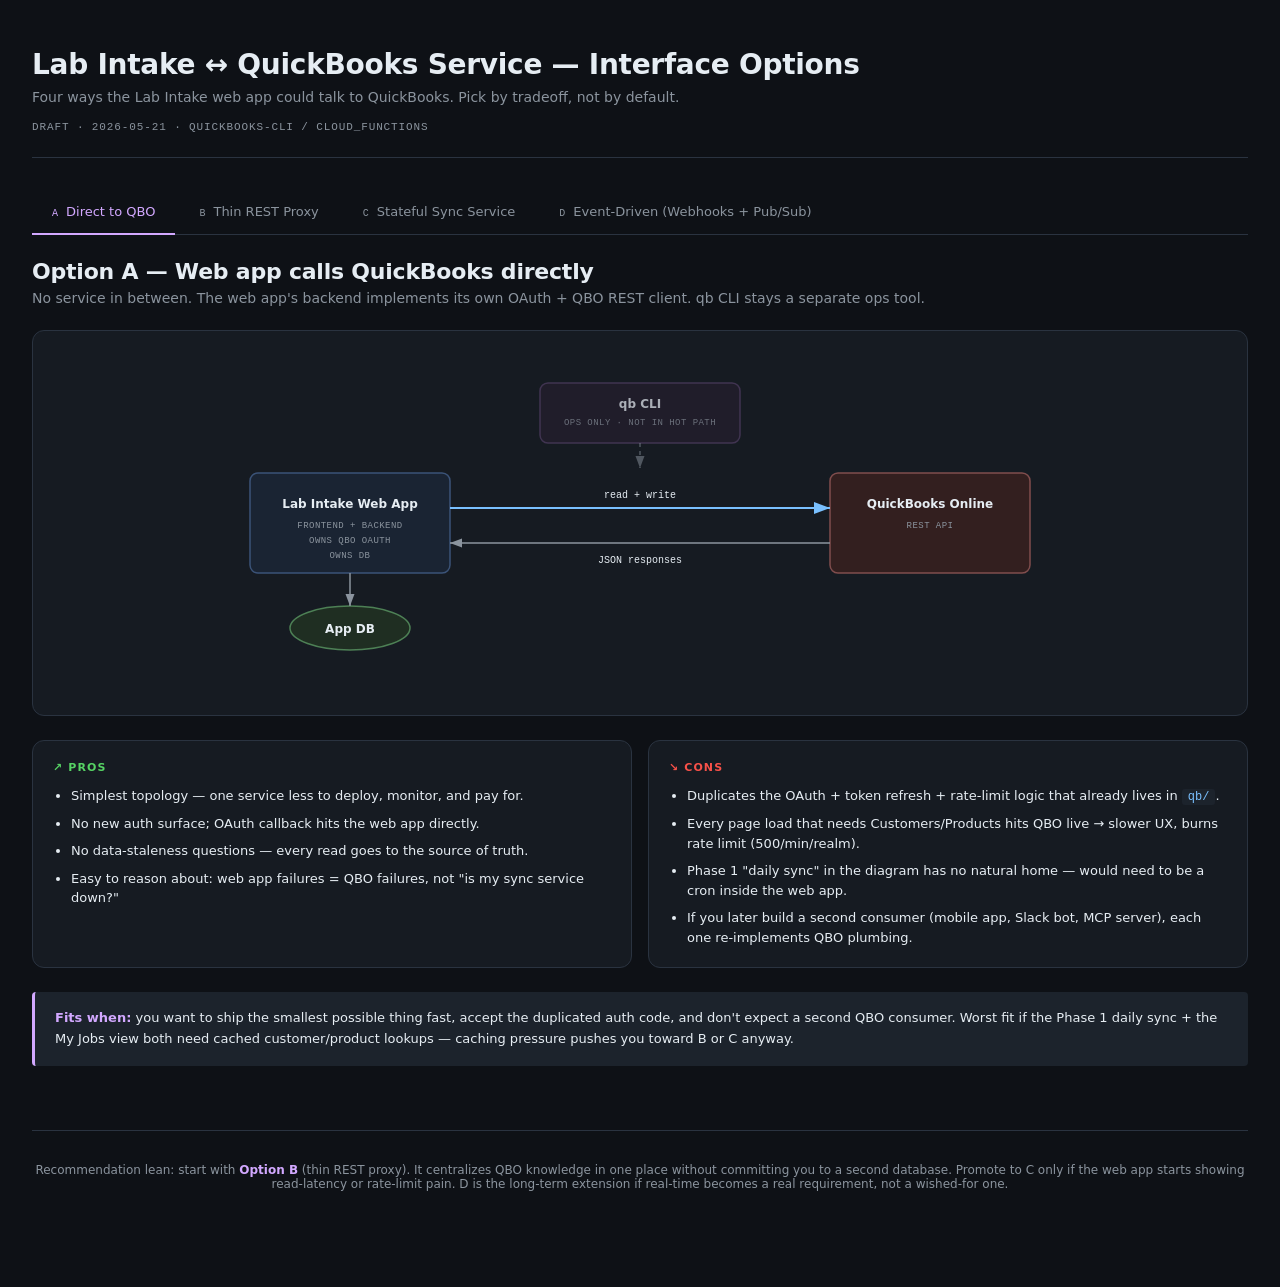
==== docs/interface-options.html @ d18b851f "Phase 0: scaffold FastAPI service from quickbooks-cli fork Strip CLI-only code (commands, P&L, table" ====
<!DOCTYPE html>
<html lang="en">
<head>
<meta charset="UTF-8">
<title>Lab Intake ↔ QuickBooks Service — Interface Options</title>
<style>
  :root {
    --bg: #0e1116;
    --panel: #161b22;
    --panel-2: #1c232c;
    --border: #2a3340;
    --ink: #e6edf3;
    --ink-dim: #8b949e;
    --accent: #d2a8ff;
    --accent-2: #79c0ff;
    --good: #56d364;
    --warn: #e3b341;
    --bad: #f85149;
    --mono: ui-monospace, 'SF Mono', Menlo, Consolas, monospace;
    --sans: -apple-system, BlinkMacSystemFont, 'Inter', system-ui, sans-serif;
  }
  * { box-sizing: border-box; }
  html, body { margin: 0; padding: 0; background: var(--bg); color: var(--ink); font-family: var(--sans); }
  body { padding: 48px 32px 96px; max-width: 1400px; margin: 0 auto; }

  header { border-bottom: 1px solid var(--border); padding-bottom: 24px; margin-bottom: 32px; }
  header h1 { font-size: 28px; margin: 0 0 8px; font-weight: 600; letter-spacing: -0.01em; }
  header .sub { color: var(--ink-dim); font-size: 14px; }
  header .meta { margin-top: 16px; font-family: var(--mono); font-size: 11px; color: var(--ink-dim); text-transform: uppercase; letter-spacing: 0.08em; }

  .tabs { display: flex; gap: 4px; margin-bottom: 24px; border-bottom: 1px solid var(--border); flex-wrap: wrap; }
  .tab {
    background: transparent; border: none; color: var(--ink-dim); cursor: pointer;
    padding: 14px 20px; font-family: var(--sans); font-size: 13px; font-weight: 500;
    border-bottom: 2px solid transparent; margin-bottom: -1px; transition: all 0.15s;
  }
  .tab:hover { color: var(--ink); }
  .tab.active { color: var(--accent); border-bottom-color: var(--accent); }
  .tab .num { font-family: var(--mono); font-size: 10px; color: var(--ink-dim); margin-right: 8px; }
  .tab.active .num { color: var(--accent); }

  .panel { display: none; }
  .panel.active { display: block; }

  .panel-header { margin-bottom: 24px; }
  .panel-header h2 { font-size: 22px; margin: 0 0 6px; font-weight: 600; letter-spacing: -0.01em; }
  .panel-header .tagline { color: var(--ink-dim); font-size: 14px; }

  .diagram-wrap {
    background: var(--panel); border: 1px solid var(--border); border-radius: 12px;
    padding: 32px; margin-bottom: 24px; overflow-x: auto;
  }
  .diagram-wrap svg { display: block; margin: 0 auto; max-width: 100%; height: auto; }

  .grid { display: grid; grid-template-columns: 1fr 1fr; gap: 16px; margin-bottom: 24px; }
  .card {
    background: var(--panel); border: 1px solid var(--border); border-radius: 12px;
    padding: 20px;
  }
  .card h3 {
    font-size: 11px; text-transform: uppercase; letter-spacing: 0.1em;
    color: var(--ink-dim); margin: 0 0 12px; font-weight: 600;
  }
  .card.pros h3 { color: var(--good); }
  .card.cons h3 { color: var(--bad); }
  .card ul { margin: 0; padding-left: 18px; }
  .card li { margin-bottom: 8px; font-size: 13px; line-height: 1.5; }
  .card li:last-child { margin-bottom: 0; }
  .card code { font-family: var(--mono); font-size: 12px; background: var(--panel-2); padding: 1px 6px; border-radius: 3px; color: var(--accent-2); }

  .verdict {
    background: var(--panel-2); border-left: 3px solid var(--accent); border-radius: 4px;
    padding: 16px 20px; font-size: 13px; line-height: 1.6;
  }
  .verdict strong { color: var(--accent); }

  /* SVG node styles */
  .node-bg { fill: var(--panel-2); stroke: var(--border); stroke-width: 1.5; }
  .node-bg.web { fill: #1a2433; stroke: #3b5378; }
  .node-bg.qb { fill: #2a1f33; stroke: #6b4d80; }
  .node-bg.qbo { fill: #331f1f; stroke: #804d4d; }
  .node-bg.db { fill: #1f2e22; stroke: #4d8055; }
  .node-bg.cron { fill: #2e2a1f; stroke: #80754d; }
  .node-label { fill: var(--ink); font-family: var(--sans); font-size: 12px; font-weight: 600; text-anchor: middle; }
  .node-sub { fill: var(--ink-dim); font-family: var(--mono); font-size: 9px; text-anchor: middle; letter-spacing: 0.05em; }
  .arrow { stroke: var(--ink-dim); stroke-width: 1.5; fill: none; marker-end: url(#arrowhead); }
  .arrow.bold { stroke: var(--accent-2); stroke-width: 2; marker-end: url(#arrowhead-blue); }
  .arrow.dashed { stroke-dasharray: 4 4; }
  .edge-label { fill: var(--ink); font-family: var(--mono); font-size: 10px; text-anchor: middle; }
  .edge-label-bg { fill: var(--bg); }

  footer { margin-top: 64px; padding-top: 32px; border-top: 1px solid var(--border); color: var(--ink-dim); font-size: 12px; text-align: center; }
</style>
</head>
<body>

<header>
  <h1>Lab Intake ↔ QuickBooks Service — Interface Options</h1>
  <div class="sub">Four ways the Lab Intake web app could talk to QuickBooks. Pick by tradeoff, not by default.</div>
  <div class="meta">Draft · 2026-05-21 · quickbooks-cli / cloud_functions</div>
</header>

<div class="tabs" id="tabs">
  <button class="tab active" data-target="a"><span class="num">A</span>Direct to QBO</button>
  <button class="tab" data-target="b"><span class="num">B</span>Thin REST Proxy</button>
  <button class="tab" data-target="c"><span class="num">C</span>Stateful Sync Service</button>
  <button class="tab" data-target="d"><span class="num">D</span>Event-Driven (Webhooks + Pub/Sub)</button>
</div>

<!-- ===================================================== -->
<!-- OPTION A: DIRECT TO QBO                                -->
<!-- ===================================================== -->
<section class="panel active" id="panel-a">
  <div class="panel-header">
    <h2>Option A — Web app calls QuickBooks directly</h2>
    <div class="tagline">No service in between. The web app's backend implements its own OAuth + QBO REST client. qb CLI stays a separate ops tool.</div>
  </div>

  <div class="diagram-wrap">
    <svg viewBox="0 0 900 320" width="900" height="320">
      <defs>
        <marker id="arrowhead" markerWidth="10" markerHeight="10" refX="8" refY="3" orient="auto">
          <polygon points="0 0, 8 3, 0 6" fill="#8b949e"/>
        </marker>
        <marker id="arrowhead-blue" markerWidth="10" markerHeight="10" refX="8" refY="3" orient="auto">
          <polygon points="0 0, 8 3, 0 6" fill="#79c0ff"/>
        </marker>
      </defs>

      <!-- Web App -->
      <rect class="node-bg web" x="60" y="110" width="200" height="100" rx="8"/>
      <text class="node-label" x="160" y="145">Lab Intake Web App</text>
      <text class="node-sub" x="160" y="165">FRONTEND + BACKEND</text>
      <text class="node-sub" x="160" y="180">OWNS QBO OAUTH</text>
      <text class="node-sub" x="160" y="195">OWNS DB</text>

      <!-- DB -->
      <ellipse class="node-bg db" cx="160" cy="265" rx="60" ry="22"/>
      <text class="node-label" x="160" y="270">App DB</text>

      <!-- QBO -->
      <rect class="node-bg qbo" x="640" y="110" width="200" height="100" rx="8"/>
      <text class="node-label" x="740" y="145">QuickBooks Online</text>
      <text class="node-sub" x="740" y="165">REST API</text>

      <!-- Arrows -->
      <line class="arrow bold" x1="260" y1="145" x2="640" y2="145"/>
      <text class="edge-label" x="450" y="135">read + write</text>

      <line class="arrow" x1="640" y1="180" x2="260" y2="180"/>
      <text class="edge-label" x="450" y="200">JSON responses</text>

      <line class="arrow" x1="160" y1="210" x2="160" y2="243"/>

      <!-- qb CLI off to the side -->
      <rect class="node-bg qb" x="350" y="20" width="200" height="60" rx="8" opacity="0.5"/>
      <text class="node-label" x="450" y="45" opacity="0.7">qb CLI</text>
      <text class="node-sub" x="450" y="62" opacity="0.7">OPS ONLY · NOT IN HOT PATH</text>
      <line class="arrow dashed" x1="450" y1="80" x2="450" y2="105" opacity="0.5"/>
    </svg>
  </div>

  <div class="grid">
    <div class="card pros">
      <h3>↗ Pros</h3>
      <ul>
        <li>Simplest topology — one service less to deploy, monitor, and pay for.</li>
        <li>No new auth surface; OAuth callback hits the web app directly.</li>
        <li>No data-staleness questions — every read goes to the source of truth.</li>
        <li>Easy to reason about: web app failures = QBO failures, not "is my sync service down?"</li>
      </ul>
    </div>
    <div class="card cons">
      <h3>↘ Cons</h3>
      <ul>
        <li>Duplicates the OAuth + token refresh + rate-limit logic that already lives in <code>qb/</code>.</li>
        <li>Every page load that needs Customers/Products hits QBO live → slower UX, burns rate limit (500/min/realm).</li>
        <li>Phase 1 "daily sync" in the diagram has no natural home — would need to be a cron inside the web app.</li>
        <li>If you later build a second consumer (mobile app, Slack bot, MCP server), each one re-implements QBO plumbing.</li>
      </ul>
    </div>
  </div>

  <div class="verdict">
    <strong>Fits when:</strong> you want to ship the smallest possible thing fast, accept the duplicated auth code, and don't expect a second QBO consumer. Worst fit if the Phase 1 daily sync + the My Jobs view both need cached customer/product lookups — caching pressure pushes you toward B or C anyway.
  </div>
</section>

<!-- ===================================================== -->
<!-- OPTION B: THIN REST PROXY                              -->
<!-- ===================================================== -->
<section class="panel" id="panel-b">
  <div class="panel-header">
    <h2>Option B — qb service as a thin stateless REST proxy</h2>
    <div class="tagline">qb runs as a small HTTP service in front of QBO. No database of its own. Owns auth, refresh, rate-limiting, retries. Web app's DB is still the source of cached data.</div>
  </div>

  <div class="diagram-wrap">
    <svg viewBox="0 0 900 340" width="900" height="340">
      <defs>
        <marker id="arrowhead2" markerWidth="10" markerHeight="10" refX="8" refY="3" orient="auto">
          <polygon points="0 0, 8 3, 0 6" fill="#8b949e"/>
        </marker>
        <marker id="arrowhead2-blue" markerWidth="10" markerHeight="10" refX="8" refY="3" orient="auto">
          <polygon points="0 0, 8 3, 0 6" fill="#79c0ff"/>
        </marker>
      </defs>

      <!-- Web App -->
      <rect class="node-bg web" x="40" y="120" width="200" height="100" rx="8"/>
      <text class="node-label" x="140" y="155">Lab Intake Web App</text>
      <text class="node-sub" x="140" y="175">BACKEND</text>
      <text class="node-sub" x="140" y="190">OWNS DB + SYNC LOGIC</text>

      <!-- App DB -->
      <ellipse class="node-bg db" cx="140" cy="285" rx="60" ry="22"/>
      <text class="node-label" x="140" y="290">App DB</text>

      <!-- qb service -->
      <rect class="node-bg qb" x="350" y="120" width="200" height="100" rx="8"/>
      <text class="node-label" x="450" y="155">qb Service</text>
      <text class="node-sub" x="450" y="175">REST · STATELESS</text>
      <text class="node-sub" x="450" y="190">OAUTH · RATE LIMIT · RETRY</text>

      <!-- QBO -->
      <rect class="node-bg qbo" x="660" y="120" width="200" height="100" rx="8"/>
      <text class="node-label" x="760" y="155">QuickBooks Online</text>
      <text class="node-sub" x="760" y="175">REST API</text>

      <!-- Cron / scheduler -->
      <rect class="node-bg cron" x="40" y="20" width="200" height="60" rx="8"/>
      <text class="node-label" x="140" y="45">Cloud Scheduler</text>
      <text class="node-sub" x="140" y="62">DAILY 06:00 · TRIGGERS SYNC</text>

      <line class="arrow dashed" x1="140" y1="80" x2="140" y2="115"/>

      <!-- Web -> qb -->
      <line class="arrow bold" x1="240" y1="150" x2="350" y2="150"/>
      <text class="edge-label" x="295" y="142">GET/POST</text>

      <!-- qb -> QBO -->
      <line class="arrow bold" x1="550" y1="150" x2="660" y2="150"/>
      <text class="edge-label" x="605" y="142">REST</text>

      <!-- responses -->
      <line class="arrow" x1="660" y1="190" x2="550" y2="190"/>
      <line class="arrow" x1="350" y1="190" x2="240" y2="190"/>

      <!-- Web -> DB -->
      <line class="arrow" x1="140" y1="220" x2="140" y2="262"/>
    </svg>
  </div>

  <div class="grid">
    <div class="card pros">
      <h3>↗ Pros</h3>
      <ul>
        <li>One place owns QBO auth, refresh, 429 retry, sparse-update quirks. Reuse for any future consumer.</li>
        <li>qb stays small and stateless — easy to deploy as a single Cloud Function or Cloud Run service.</li>
        <li>No new sync state to reason about; web app keeps full ownership of when/what it caches.</li>
        <li>Centralized place to log every QBO call — debugging line-item mismatches becomes one log query.</li>
      </ul>
    </div>
    <div class="card cons">
      <h3>↘ Cons</h3>
      <ul>
        <li>Adds a hop. Network failures between web app and qb are now a thing you handle.</li>
        <li>Sync orchestration (Phase 1) still lives in the web app — qb is just the transport.</li>
        <li>Two services to deploy. Mostly fine, but it is +1 thing.</li>
        <li>Auth between web app and qb needs design (shared secret? IAM identity?).</li>
      </ul>
    </div>
  </div>

  <div class="verdict">
    <strong>Fits when:</strong> you want clean separation of concerns without the complexity of a sync service. The qb service becomes "the QBO adapter," nothing more. Probably the right default for this project — close to your gut instinct but skips the DB ownership question.
  </div>
</section>

<!-- ===================================================== -->
<!-- OPTION C: STATEFUL SYNC SERVICE                        -->
<!-- ===================================================== -->
<section class="panel" id="panel-c">
  <div class="panel-header">
    <h2>Option C — qb as a stateful sync service (your proposal)</h2>
    <div class="tagline">qb owns its own DB. Pulls QBO → its DB on a schedule, exposes <code>/sync</code>, <code>/invoice</code>, <code>/customers</code>, etc. Web app reads from qb's REST and uses its own DB only for app-specific data (Jobs, Samples, Orders).</div>
  </div>

  <div class="diagram-wrap">
    <svg viewBox="0 0 900 380" width="900" height="380">
      <defs>
        <marker id="arrowhead3" markerWidth="10" markerHeight="10" refX="8" refY="3" orient="auto">
          <polygon points="0 0, 8 3, 0 6" fill="#8b949e"/>
        </marker>
        <marker id="arrowhead3-blue" markerWidth="10" markerHeight="10" refX="8" refY="3" orient="auto">
          <polygon points="0 0, 8 3, 0 6" fill="#79c0ff"/>
        </marker>
      </defs>

      <!-- Scheduler -->
      <rect class="node-bg cron" x="350" y="20" width="200" height="60" rx="8"/>
      <text class="node-label" x="450" y="45">Cloud Scheduler</text>
      <text class="node-sub" x="450" y="62">DAILY · POST /sync</text>
      <line class="arrow dashed" x1="450" y1="80" x2="450" y2="115"/>

      <!-- Web App -->
      <rect class="node-bg web" x="40" y="140" width="200" height="100" rx="8"/>
      <text class="node-label" x="140" y="175">Lab Intake Web App</text>
      <text class="node-sub" x="140" y="195">BACKEND</text>
      <text class="node-sub" x="140" y="210">JOBS · SAMPLES · ORDERS</text>

      <!-- App DB -->
      <ellipse class="node-bg db" cx="140" cy="310" rx="60" ry="22"/>
      <text class="node-label" x="140" y="315">App DB</text>

      <!-- qb Service -->
      <rect class="node-bg qb" x="350" y="120" width="200" height="120" rx="8"/>
      <text class="node-label" x="450" y="155">qb Sync Service</text>
      <text class="node-sub" x="450" y="175">REST API · STATEFUL</text>
      <text class="node-sub" x="450" y="190">/sync · /invoice · /customers</text>
      <text class="node-sub" x="450" y="205">/products · /invoices</text>

      <!-- qb DB -->
      <ellipse class="node-bg db" cx="450" cy="310" rx="80" ry="22"/>
      <text class="node-label" x="450" y="315">qb Cache DB</text>

      <!-- QBO -->
      <rect class="node-bg qbo" x="660" y="140" width="200" height="100" rx="8"/>
      <text class="node-label" x="760" y="175">QuickBooks Online</text>
      <text class="node-sub" x="760" y="195">REST API</text>

      <!-- Web <-> qb -->
      <line class="arrow bold" x1="240" y1="170" x2="350" y2="170"/>
      <text class="edge-label" x="295" y="162">reads</text>
      <line class="arrow bold" x1="240" y1="210" x2="350" y2="210"/>
      <text class="edge-label" x="295" y="225">writes</text>

      <!-- qb <-> QBO -->
      <line class="arrow bold" x1="550" y1="170" x2="660" y2="170"/>
      <text class="edge-label" x="605" y="162">sync + writes</text>
      <line class="arrow" x1="660" y1="210" x2="550" y2="210"/>

      <!-- DB connections -->
      <line class="arrow" x1="140" y1="240" x2="140" y2="287"/>
      <line class="arrow" x1="450" y1="240" x2="450" y2="287"/>
    </svg>
  </div>

  <div class="grid">
    <div class="card pros">
      <h3>↗ Pros</h3>
      <ul>
        <li>Web app pages render from local cache → fast, predictable latency, no QBO rate-limit pressure on UX.</li>
        <li><code>/sync</code> is a real, named operation — easy to schedule, retry, observe, and debug.</li>
        <li>QBO outages become read-only degradations, not full app failures.</li>
        <li>Natural home for derived/joined data (e.g., per-client P&L already lives here).</li>
        <li>Future MCP server, mobile app, or BI tool can all read the same cache.</li>
      </ul>
    </div>
    <div class="card cons">
      <h3>↘ Cons</h3>
      <ul>
        <li><strong>Two databases.</strong> "Is the customer I just created in QBO visible in qb's cache yet?" is now a question you answer constantly.</li>
        <li>Writes need a story: write-through to QBO + immediate cache update, or write to QBO and wait for next sync? (First is almost always what you want, but it's design work.)</li>
        <li>Schema migrations on qb's DB now require coordination — it's an integration contract.</li>
        <li>More moving parts: scheduler, two DBs, two services. More to monitor.</li>
        <li>Risk of qb growing into a second app — keep its scope ruthlessly narrow.</li>
      </ul>
    </div>
  </div>

  <div class="verdict">
    <strong>Fits when:</strong> the web app's read patterns are heavy enough that hitting QBO live is painful (latency, rate limit, or both), and you accept the operational cost of running a cache. Reach for this if Option B starts showing strain — don't start here.
  </div>
</section>

<!-- ===================================================== -->
<!-- OPTION D: EVENT-DRIVEN                                 -->
<!-- ===================================================== -->
<section class="panel" id="panel-d">
  <div class="panel-header">
    <h2>Option D — Event-driven via QBO Webhooks + Pub/Sub</h2>
    <div class="tagline">QBO pushes change notifications to qb via webhooks. qb fetches the changed entity and publishes to Pub/Sub. Web app subscribes. Writes still go through qb (or web → QBO directly). No polling.</div>
  </div>

  <div class="diagram-wrap">
    <svg viewBox="0 0 900 380" width="900" height="380">
      <defs>
        <marker id="arrowhead4" markerWidth="10" markerHeight="10" refX="8" refY="3" orient="auto">
          <polygon points="0 0, 8 3, 0 6" fill="#8b949e"/>
        </marker>
        <marker id="arrowhead4-blue" markerWidth="10" markerHeight="10" refX="8" refY="3" orient="auto">
          <polygon points="0 0, 8 3, 0 6" fill="#79c0ff"/>
        </marker>
      </defs>

      <!-- QBO -->
      <rect class="node-bg qbo" x="660" y="40" width="200" height="80" rx="8"/>
      <text class="node-label" x="760" y="75">QuickBooks Online</text>
      <text class="node-sub" x="760" y="95">REST API · WEBHOOKS</text>

      <!-- qb webhook handler -->
      <rect class="node-bg qb" x="350" y="40" width="200" height="80" rx="8"/>
      <text class="node-label" x="450" y="75">qb Webhook Handler</text>
      <text class="node-sub" x="450" y="95">POST /webhook · VERIFY HMAC</text>

      <!-- Pub/Sub -->
      <rect class="node-bg cron" x="350" y="180" width="200" height="60" rx="8"/>
      <text class="node-label" x="450" y="205">Pub/Sub Topic</text>
      <text class="node-sub" x="450" y="222">qbo.entity.changed</text>

      <!-- Web App -->
      <rect class="node-bg web" x="40" y="180" width="200" height="60" rx="8"/>
      <text class="node-label" x="140" y="205">Lab Intake Web App</text>
      <text class="node-sub" x="140" y="222">SUBSCRIBER · UPSERTS LOCAL DB</text>

      <!-- App DB -->
      <ellipse class="node-bg db" cx="140" cy="310" rx="60" ry="22"/>
      <text class="node-label" x="140" y="315">App DB</text>

      <!-- qb write API -->
      <rect class="node-bg qb" x="660" y="180" width="200" height="60" rx="8"/>
      <text class="node-label" x="760" y="205">qb Write API</text>
      <text class="node-sub" x="760" y="222">POST /invoice</text>

      <!-- QBO -> webhook -->
      <line class="arrow bold" x1="660" y1="80" x2="550" y2="80"/>
      <text class="edge-label" x="605" y="72">webhook</text>

      <!-- webhook -> fetch QBO -->
      <line class="arrow" x1="550" y1="100" x2="660" y2="100"/>
      <text class="edge-label" x="605" y="115">fetch entity</text>

      <!-- handler -> pubsub -->
      <line class="arrow bold" x1="450" y1="120" x2="450" y2="180"/>
      <text class="edge-label" x="490" y="155">publish</text>

      <!-- pubsub -> web -->
      <line class="arrow bold" x1="350" y1="210" x2="240" y2="210"/>
      <text class="edge-label" x="295" y="200">subscribe</text>

      <!-- web -> db -->
      <line class="arrow" x1="140" y1="240" x2="140" y2="287"/>

      <!-- web -> qb writes -->
      <line class="arrow" x1="240" y1="225" x2="660" y2="225" stroke-dasharray="4 4"/>
      <text class="edge-label" x="450" y="245">invoice create/update (sync write path)</text>

      <!-- qb write -> QBO -->
      <line class="arrow" x1="760" y1="180" x2="760" y2="120"/>
    </svg>
  </div>

  <div class="grid">
    <div class="card pros">
      <h3>↗ Pros</h3>
      <ul>
        <li>Near-real-time updates without polling — Vicky edits a customer in QBO, it shows up in the web app in seconds.</li>
        <li>No daily-batch staleness window. Phase 1 "daily sync" disappears as a concept.</li>
        <li>Naturally extensible — adding a Slack notifier or analytics consumer is just another subscriber.</li>
        <li>Pub/Sub gives you replay + dead-letter for free, which is useful when QBO bursts notifications.</li>
      </ul>
    </div>
    <div class="card cons">
      <h3>↘ Cons</h3>
      <ul>
        <li><strong>Significant complexity bump.</strong> Webhooks need a public HTTPS endpoint, HMAC verification, idempotency, deduplication, ordering caveats.</li>
        <li>QBO webhooks only tell you "Customer 42 changed" — you still have to fetch the entity. So the proxy/sync code from B or C is still required <em>underneath</em> this.</li>
        <li>Local dev needs ngrok or similar to receive webhooks. Adds friction.</li>
        <li>Overkill for a two-company lab with low transaction volume. Real-time is rarely the actual requirement.</li>
        <li>Writes still need a path — webhooks are read-side only.</li>
      </ul>
    </div>
  </div>

  <div class="verdict">
    <strong>Fits when:</strong> staleness matters in seconds, not hours, and you have multiple consumers of QBO change events. For a daily-batch lab workflow with one consumer (the web app), this is almost certainly over-engineered — but worth knowing as the natural extension if you ever outgrow C.
  </div>
</section>

<footer>
  Recommendation lean: start with <strong style="color: var(--accent);">Option B</strong> (thin REST proxy). It centralizes QBO knowledge in one place without committing you to a second database. Promote to C only if the web app starts showing read-latency or rate-limit pain. D is the long-term extension if real-time becomes a real requirement, not a wished-for one.
</footer>

<script>
  const tabs = document.querySelectorAll('.tab');
  tabs.forEach(tab => {
    tab.addEventListener('click', () => {
      const target = tab.dataset.target;
      document.querySelectorAll('.tab').forEach(t => t.classList.remove('active'));
      document.querySelectorAll('.panel').forEach(p => p.classList.remove('active'));
      tab.classList.add('active');
      document.getElementById('panel-' + target).classList.add('active');
    });
  });
</script>

</body>
</html>
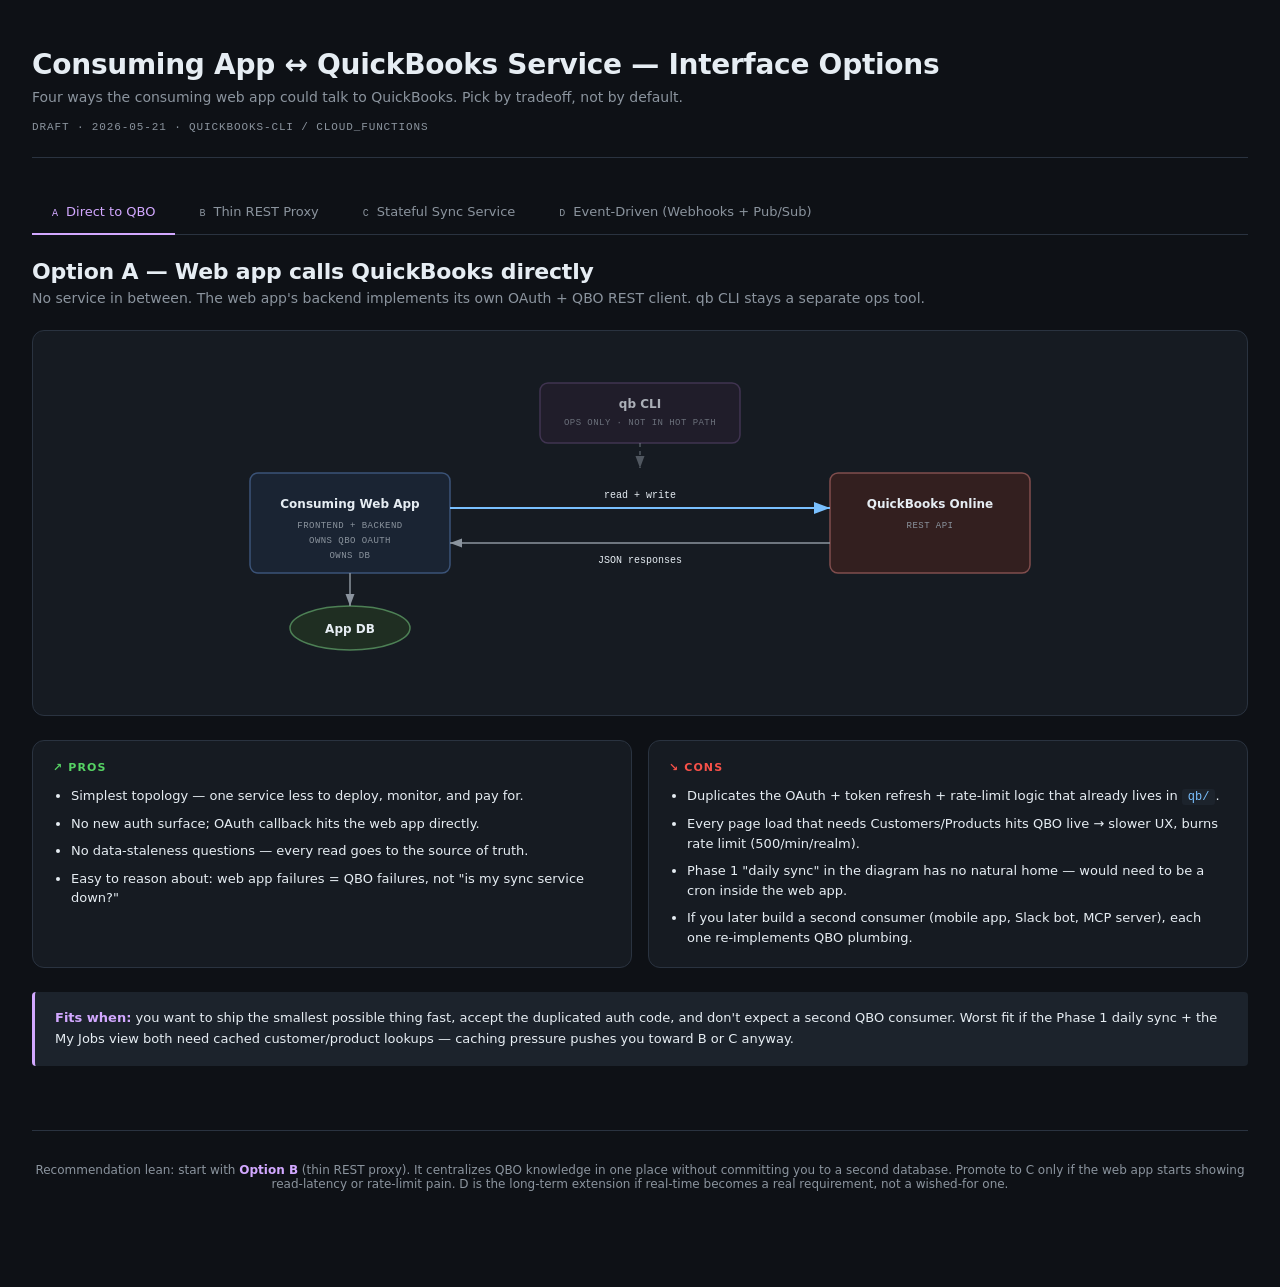
==== commit 7b010f39: "chore(config): remove environment-specific deploy values" ====
--- a/docs/interface-options.html
+++ b/docs/interface-options.html
@@ -2,7 +2,7 @@
 <html lang="en">
 <head>
 <meta charset="UTF-8">
-<title>Lab Intake ↔ QuickBooks Service — Interface Options</title>
+<title>Consuming App ↔ QuickBooks Service — Interface Options</title>
 <style>
   :root {
     --bg: #0e1116;
@@ -95,8 +95,8 @@
 <body>
 
 <header>
-  <h1>Lab Intake ↔ QuickBooks Service — Interface Options</h1>
-  <div class="sub">Four ways the Lab Intake web app could talk to QuickBooks. Pick by tradeoff, not by default.</div>
+  <h1>Consuming App ↔ QuickBooks Service — Interface Options</h1>
+  <div class="sub">Four ways the consuming web app could talk to QuickBooks. Pick by tradeoff, not by default.</div>
   <div class="meta">Draft · 2026-05-21 · quickbooks-cli / cloud_functions</div>
 </header>
 
@@ -129,7 +129,7 @@
 
       <!-- Web App -->
       <rect class="node-bg web" x="60" y="110" width="200" height="100" rx="8"/>
-      <text class="node-label" x="160" y="145">Lab Intake Web App</text>
+      <text class="node-label" x="160" y="145">Consuming Web App</text>
       <text class="node-sub" x="160" y="165">FRONTEND + BACKEND</text>
       <text class="node-sub" x="160" y="180">OWNS QBO OAUTH</text>
       <text class="node-sub" x="160" y="195">OWNS DB</text>
@@ -208,7 +208,7 @@
 
       <!-- Web App -->
       <rect class="node-bg web" x="40" y="120" width="200" height="100" rx="8"/>
-      <text class="node-label" x="140" y="155">Lab Intake Web App</text>
+      <text class="node-label" x="140" y="155">Consuming Web App</text>
       <text class="node-sub" x="140" y="175">BACKEND</text>
       <text class="node-sub" x="140" y="190">OWNS DB + SYNC LOGIC</text>
 
@@ -305,7 +305,7 @@
 
       <!-- Web App -->
       <rect class="node-bg web" x="40" y="140" width="200" height="100" rx="8"/>
-      <text class="node-label" x="140" y="175">Lab Intake Web App</text>
+      <text class="node-label" x="140" y="175">Consuming Web App</text>
       <text class="node-sub" x="140" y="195">BACKEND</text>
       <text class="node-sub" x="140" y="210">JOBS · SAMPLES · ORDERS</text>
 
@@ -411,7 +411,7 @@
 
       <!-- Web App -->
       <rect class="node-bg web" x="40" y="180" width="200" height="60" rx="8"/>
-      <text class="node-label" x="140" y="205">Lab Intake Web App</text>
+      <text class="node-label" x="140" y="205">Consuming Web App</text>
       <text class="node-sub" x="140" y="222">SUBSCRIBER · UPSERTS LOCAL DB</text>
 
       <!-- App DB -->
